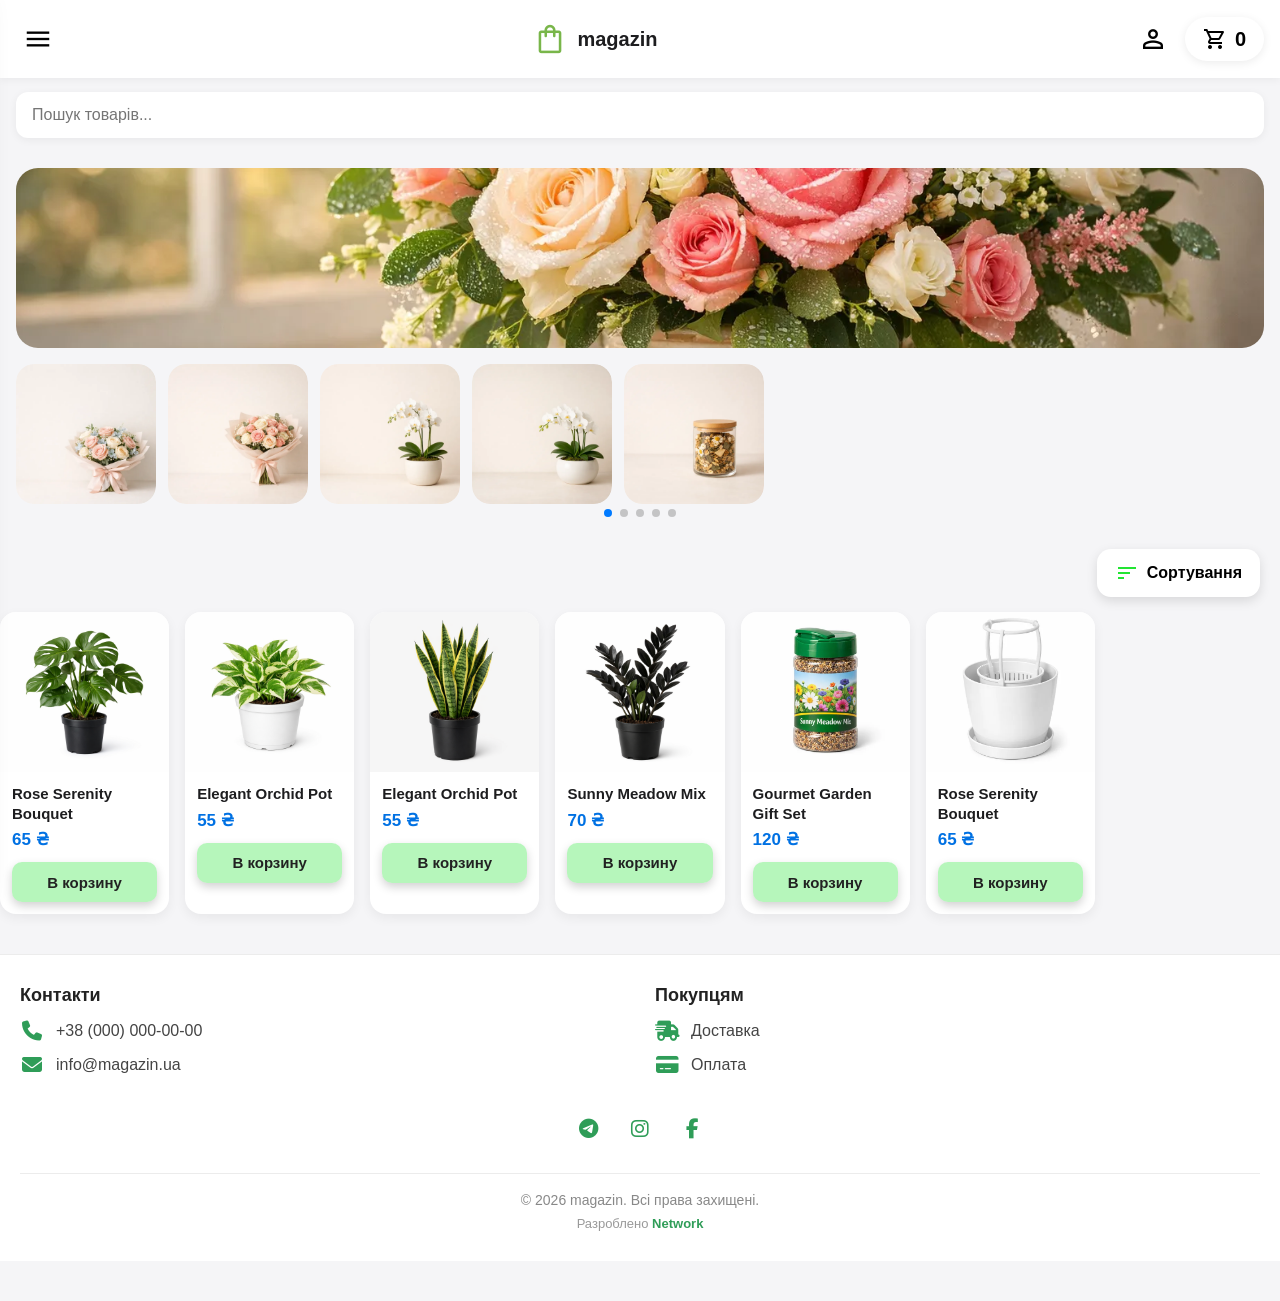
==== index.html @ 21819849 "Update index.html" ====
<!DOCTYPE html>
<html lang="ru">
<head>
    <meta charset="UTF-8">
    <meta name="viewport" content="width=device-width, initial-scale=1.0">
    <title>Магазин квітів в Україні</title>
<meta name="description" content="Магазин квітів "назва". Свіжі букети, троянди, тюльпани та подарункові композиції з доставкою по Україні.">
<meta name="keywords" content="квіти, букети, троянди, доставка квітів, купити квіти, магазин квітів">
<meta name="theme-color" content="#E8F5E9">
<link rel="icon" type="image/png" href="images/favicon.png">
<meta property="og:type" content="website">
<meta property="og:title" content="Магазин квітів">
<meta property="og:description" content="Свіжі квіти, букети та подарункові композиції з доставкою по Україні.">
<meta property="og:image" content="https://netw20200.github.io/magazin/images/preview.png">
<meta name="twitter:image" content="https://netw20200.github.io/magazin/images/preview.png">
<meta property="og:site_name" content="Магазин">
<meta name="twitter:card" content="summary_large_image">
<meta name="twitter:title" content="Магазин квітів">
<meta name="twitter:description" content="Свіжі квіти та букети з доставкою.">
<meta name="twitter:image" content="https://netw20200.github.io/magazin/images/preview.png">
    
    <link rel="stylesheet" href="https://cdnjs.cloudflare.com/ajax/libs/font-awesome/6.5.2/css/all.min.css">
    <link href="https://fonts.googleapis.com/css2?family=Material+Symbols+Outlined" rel="stylesheet">
    <link rel="stylesheet" href="https://cdn.jsdelivr.net/npm/swiper@11/swiper-bundle.min.css">
    <link rel="stylesheet" href="style.css">
</head>
<body>

<header class="top-header">

    <button class="menu-btn" aria-label="Меню">
        <span class="material-symbols-outlined">menu</span>
    </button>

    <div class="logo">

        <span class="material-symbols-outlined logo-icon">
            shopping_bag
        </span>

        <span class="logo-text">
            magazin
        </span>

    </div>

    <div class="header-right">

        <button class="icon-btn" aria-label="Профіль">
            <span class="material-symbols-outlined">
                person
            </span>
        </button>


<!-- ===== КНОПКА КОРЗИНЫ ===== -->

<button class="cart-btn" id="open-cart">

    <span class="material-symbols-outlined">shopping_cart</span>

    <span id="cart-count">0</span>

</button>

    </div>

</header>


<nav class="side-menu">

    <div class="side-header">
        <span>Меню</span>

        <button class="close-menu">
            <span class="material-symbols-outlined">
                close
            </span>
        </button>
    </div>

<a href="index.html">
    <span class="material-symbols-outlined">home</span>
    <span>Головна</span></a>
<a href="index.html#products">
    <span class="material-symbols-outlined">storefront</span>
    <span>Каталог</span></a>
<a href="#">
    <span class="material-symbols-outlined">local_offer</span>
    <span>Акції</span></a>
<a href="#">
    <span class="material-symbols-outlined">call</span>
    <span>Контакти</span></a>
<a href="#">
    <span class="material-symbols-outlined">photo_camera</span>
    <span>Instagram</span></a>

</nav>
    <div class="overlay"></div>
<section class="search-wrapper">

    <div class="search-box">

        <input
            type="text"
            id="search"
            placeholder="Пошук товарів..."
            autocomplete="off">

    </div>
</section>



<section class="hero-banner">

    <img src="images/banner.webp" alt="Баннер">

</section>


    
    <section class="hero-slider">

<div class="swiper mySwiper">

<div class="swiper-wrapper">

<div class="swiper-slide">
<img src="images/slide1.webp">
</div>

<div class="swiper-slide">
<img src="images/slide2.webp">
</div>

<div class="swiper-slide">
<img src="images/slide3.webp">
</div>

<div class="swiper-slide">
<img src="images/slide4.webp">
</div>

<div class="swiper-slide">
<img src="images/slide5.webp">
</div>

</div>

<div class="swiper-pagination"></div>

</div>

</section>


    
<main>
<div class="sort-bar">

    <button id="sort-btn" class="sort-btn">

        <span class="material-symbols-outlined">sort</span>

        Сортування

    </button>

    <div id="sort-menu" class="sort-menu">

        <div data-sort="default">За замовчуванням</div>

        <div data-sort="name">За назвою (А–Я)</div>

        <div data-sort="price-asc">Ціна: від дешевих до дорогих</div>

        <div data-sort="price-desc">Ціна: від дорогих до дешевих</div>

        <div data-sort="category">За категорією</div>

    </div>

</div>
<div id="products" class="products">

    <div class="loading">

        Загрузка товарiв...

    </div>

</div>

</main>
<footer class="footer">

    <div class="footer-grid">

        <div>
            <h3>Контакти</h3>

            <a href="tel:+380000000000">
                <i class="fa-solid fa-phone"></i>
                +38 (000) 000-00-00
            </a>

            <a href="mailto:info@magazin.ua">
                <i class="fa-solid fa-envelope"></i>
                info@magazin.ua
            </a>

        </div>

        <div>
            <h3>Покупцям</h3>

            <a href="#">
                <i class="fa-solid fa-truck-fast"></i>
                Доставка
            </a>

            <a href="#">
                <i class="fa-solid fa-credit-card"></i>
                Оплата
            </a>

        </div>

    </div>

    <div class="footer-social">

        <a href="https://t.me/" target="_blank">
            <i class="fa-brands fa-telegram"></i>
        </a>

        <a href="https://instagram.com/" target="_blank">
            <i class="fa-brands fa-instagram"></i>
        </a>

        <a href="#">
            <i class="fa-brands fa-facebook-f"></i>
        </a>

    </div>

    <div class="footer-copy">
        © 2026 magazin. Всі права захищені.
    </div>
    <div class="footer-dev">
    Разроблено <strong>Network</strong>
    </div>

</footer>
  <button id="toTop" class="to-top">
↑
  </button>  
<script src="https://cdn.jsdelivr.net/npm/swiper@11/swiper-bundle.min.js"></script>
<script src="script.js"></script>

</body>
</html>
---- style.css ----
* {
  box-sizing: border-box;
  margin: 0;
  padding: 0;
  font-family: -apple-system, BlinkMacSystemFont, 'Segoe UI', Roboto, sans-serif;
}
 
body {
  margin: 0;
  background: #f5f5f7;
  color: #1d1d1f;
  font-family: -apple-system, BlinkMacSystemFont, 'Segoe UI', Roboto, sans-serif;
  padding-bottom: 40px;
}
/* ===== HEADER ===== */

.top-header{
    position:sticky;
    top:0;
    z-index:1000;

    height:88px;

    background:#fff;

    display:flex;
    align-items:center;
    justify-content:space-between;

    padding:0 16px;

    box-shadow:0 2px 8px rgba(0,0,0,.05);
}

.menu-btn,
.icon-btn{

    width:44px;
    height:44px;

    border:none;
    background:none;

    display:flex;
    justify-content:center;
    align-items:center;

    cursor:pointer;
}

.menu-btn span,
.icon-btn span{

    font-size:30px;
}

.logo{

    display:flex;
    align-items:center;

    gap:8px;

    font-size:21px;

    font-weight:700;
}

.logo-icon{
    font-size:34px !important;
    color:#79B64A;
}
.header-right{

    display:flex;
    align-items:center;

    gap:10px;
}

.cart-btn{

    display:flex;
    align-items:center;
    gap:10px;

    border:none;

    background:#fff;

    border-radius:999px;

    padding:14px 22px;

    box-shadow:0 6px 20px rgba(0,0,0,.08);

    cursor:pointer;
}
.cart-btn span{

    font-size:24px;
}

#cart-count{

    font-size:20px;

    font-weight:700;
}
.search-box {
  padding: 14px 16px;
  background: #f5f5f7;
  margin-bottom: 16px;
}

.search-box input {
  width: 100%;
  padding: 14px 16px;
  font-size: 16px;
  border: none;
  border-radius: 12px;
  background: white;
  box-shadow: 0 2px 8px rgba(0,0,0,0.06);
  outline: none;
}

.products {
  display: grid;
  grid-template-columns: repeat(auto-fill, minmax(160px, 1fr));
  gap: 16px;
}

.card {
  background: white;
  border-radius: 16px;
  overflow: hidden;
  box-shadow: 0 4px 12px rgba(0,0,0,0.06);
  display: flex;
  flex-direction: column;
}

.card img {
  width: 100%;
  height: 160px;
  object-fit: cover;
  background: #eee;
}

.card-body {
  padding: 12px;
  flex-grow: 1;
  display: flex;
  flex-direction: column;
}

.card-title {
  font-size: 15px;
  font-weight: 600;
  margin-bottom: 6px;
  line-height: 1.3;
  display: -webkit-box;
  -webkit-line-clamp: 2;
  -webkit-box-orient: vertical;
  overflow: hidden;
}

.card-price {
  font-size: 17px;
  font-weight: 700;
  color: #0071e3;
  margin-bottom: 12px;
}

/* ===== КНОПКА ===== */

.btn{
    width: 100%;
    height: 40px;
    background: rgba(34, 228, 50, 0.33);
    border: none;
    border-radius: 10px;
    color: #222;
    font-size: 15px;
    font-weight: 600;
    cursor: pointer;
    transition: 0.25s;
    box-shadow: 0 4px 10px rgba(0,0,0,0.18);
}

.btn:hover{
    background: rgba(34, 228, 50, 0.5);
    transform: translateY(-2px);
    box-shadow: 0 6px 14px rgba(0,0,0,0.25);
}

/* ===== HEADER ===== */

.top-header{
    height:78px;
    background:#fff;
    display:flex;
    align-items:center;
    justify-content:space-between;
    padding:0 16px;
    box-shadow:0 2px 8px rgba(0,0,0,.05);
    position:sticky;
    top:0;
    z-index:1000;
}

.menu-btn,
.icon-btn{
    border:none;
    background:none;
    font-size:28px;
    cursor:pointer;
}

.logo{
    display:flex;
    align-items:center;
    gap:10px;
    font-size:20px;
    font-weight:700;
}

.logo i{
    color:#2f9d58;
    font-size:28px;
}

.header-right{
    display:flex;
    align-items:center;
    gap:10px;
}

.cart-btn{
    display:flex;
    align-items:center;
    gap:8px;
    background:#fff;
    border:none;
    border-radius:24px;
    padding:10px 18px;
    box-shadow:0 2px 10px rgba(0,0,0,.08);
    cursor:pointer;
    font-size:20px;
}

#cart-count{
    font-weight:700;
}

/* ===== БОКОВОЕ МЕНЮ ===== */

.overlay{
    position:fixed;
    inset:0;
    background:rgba(0,0,0,.35);
    opacity:0;
    visibility:hidden;
    transition:.3s;
    z-index:1500;
}

.overlay.active{
    opacity:1;
    visibility:visible;
}

.side-menu{

    position:fixed;

    top:0;
    left:-300px;

    width:280px;
    height:100vh;

    background:#fff;

    box-shadow:4px 0 25px rgba(0,0,0,.12);

    transition:.3s;

    z-index:2000;

    display:flex;
    flex-direction:column;
}

.side-menu.active{
    left:0;
}

.side-header{

    height:80px;

    display:flex;
    align-items:center;
    justify-content:space-between;

    padding:0 20px;

    font-size:22px;
    font-weight:700;

    border-bottom:1px solid #eee;
}

.close-menu{

    border:none;
    background:none;
    cursor:pointer;
}

.close-menu span{
    font-size:30px;
}

.side-menu a{

    display:flex;
    align-items:center;
    gap:16px;

    padding:18px 22px;

    color:#222;

    text-decoration:none;

    font-size:18px;

    border-bottom:1px solid #f3f3f3;

    transition:.2s;
}

.side-menu a span:first-child{

    font-size:24px;

    color:#79B64A;
}


/* ===== БАННЕР ===== */

.hero-banner{
    margin:16px;
}

.hero-banner img{
    width:100%;
    height:180px;
    display:block;
    object-fit:cover;
    border-radius:22px;
}

/* ===== SWIPER ===== */

.hero-slider{
    margin:0 16px 20px;
}

.mySwiper{
    width:100%;
    padding-bottom:25px;
}

.swiper-slide{
    width:140px !important;
    height:140px;
    border-radius:18px;
    overflow:hidden;
}

.swiper-slide img{
    width:100%;
    height:100%;
    object-fit:cover;
    border-radius:18px;
}

/* ===== FOOTER ===== */

.footer{
    margin-top:40px;
    background:#fff;
    border-top:1px solid #ececec;
    padding:30px 20px;
}

.footer-grid{
    display:grid;
    grid-template-columns:1fr 1fr;
    gap:30px;
    margin-bottom:25px;
}

.footer h3{
    font-size:18px;
    font-weight:700;
    color:#222;
    margin-bottom:15px;
}

.footer a{
    display:flex;
    align-items:center;
    gap:12px;

    text-decoration:none;

    color:#444;

    font-size:16px;

    margin-bottom:14px;

    transition:.2s;
}

.footer a:hover{
    color:#2f9d58;
}

.footer a i{
    color:#2f9d58;
    font-size:20px;
    width:24px;
    text-align:center;
}

.footer-social{
    display:flex;
    justify-content:center;
    gap:28px;
    margin:30px 0 20px;
}

.footer-social a{
    color:#2f9d58;
    font-size:30px;
    text-decoration:none;
    transition:.2s;
}

.footer-social a:hover{
    transform:scale(1.1);
}

.footer-copy{
    border-top:1px solid #ececec;
    margin-top:20px;
    padding-top:18px;
    text-align:center;
    color:#888;
    font-size:14px;
}

.footer-dev{
    margin-top:8px;
    text-align:center;
    color:#999;
    font-size:13px;
}

.footer-dev strong{
    color:#2f9d58;
}

/* ===== КОРЗИНА ===== */

.cart-items{
    padding:20px;
    min-height:350px;
}

.cart-total{
    background:#fff;
    border-top:1px solid #e5e5e5;
    padding:20px;
    text-align:center;
}

.cart-total h2{
    font-size:22px;
    color:#222;
}

.cart-buttons{
    display: flex;
    gap: 10px;
    margin-top: 20px;
}

.cart-actions .btn{
  white-space: nowrap;
    width: 80%;
    height: 40px;
    background: rgba(34, 228, 50, 0.33);
    border: none;
    border-radius: 10px;
    color: #222;
    font-size: 15px;
    font-weight: 600;
    cursor: pointer;
    box-shadow: 0 4px 10px rgba(0,0,0,0.18);
    transition: 0.25s;
  display: inline-flex;
align-items: center;
justify-content: center;
}

.cart-actions .btn:hover{
    background: rgba(34, 228, 50, 0.5);
    transform: translateY(-2px);
    box-shadow: 0 6px 14px rgba(0,0,0,0.25);
}


.cancel-btn{
    background:#d9d9d9;
    color:#222;
}

.cancel-btn:hover{
    background:#c7c7c7;
    transform: translateY(-2px);
    box-shadow: 0 6px 14px rgba(0,0,0,0.25);
}
/* ===== КАРТОЧКА ТОВАРА В КОРЗИНЕ ===== */

.cart-card{
    display:flex;
    align-items:center;
    gap:15px;

    background:#fff;

    border-radius:18px;

    padding:12px;

    margin-bottom:15px;

    box-shadow:0 2px 10px rgba(0,0,0,.08);
}

.cart-card img{

    width:100px;

    height:100px;

    object-fit:cover;

    border-radius:14px;

    flex-shrink:0;
}

.cart-info{

    flex:1;

    display:flex;

    flex-direction:column;

    justify-content:center;
}

.cart-info h3{

    margin:0 0 8px;

    font-size:18px;

    color:#222;
}

.cart-info p{

    margin:0;

    color:#666;

    font-size:16px;
}
/* ===== КОЛИЧЕСТВО ТОВАРА ===== */

.qty-box{

    display:flex;

    align-items:center;

    gap:12px;

    margin-top:12px;
}

.qty-box button{

    width:34px;

    height:34px;

    border:none;

    border-radius:8px;

    background:#2f9d58;

    color:#fff;

    font-size:20px;

    cursor:pointer;

    transition:.2s;
}

.qty-box button:hover{

    background:#248347;
}

.qty-box span{

    min-width:24px;

    text-align:center;

    font-size:18px;

    font-weight:700;

    color:#222;
}
/* ===== КНОПКА УДАЛЕНИЯ ===== */

.delete-btn{

    margin-left:auto;

    width:36px;

    height:36px;

    border:none;

    border-radius:8px;

    background:#e53935;

    color:#fff;

    font-size:18px;

    cursor:pointer;

    transition:.2s;
}

.delete-btn:hover{

    background:#c62828;

}
/* ===== КНОПКИ ОФОРМЛЕНИЯ ===== */

.cart-actions{
    display:flex;
    justify-content:space-between;
    gap:12px;
    margin-top:20px;
}

.checkout-btn{

    width:100%;

    height:56px;

    border:none;

    border-radius:16px;

    background:rgba(34,228,50,.33);

    color:#222;

    font-size:20px;

    font-weight:700;

    cursor:pointer;

    box-shadow:0 4px 10px rgba(0,0,0,.18);

    transition:.25s;

}

.checkout-btn:hover{

    background:rgba(34,228,50,.5);

    transform:translateY(-2px);

    box-shadow:0 6px 14px rgba(0,0,0,.25);

}
.cancel-btn{

    width:100%;

    padding:16px;

    border:none;

    border-radius:14px;

    background:#f2f2f2;

    color:#333;

    font-size:18px;

    font-weight:600;

    cursor:pointer;

}
/* ===== ОФОРМЛЕНИЕ ЗАКАЗА ===== */

.checkout{

    max-width:600px;

    margin:30px auto;

    padding:20px;

}

.checkout h2{

    margin-bottom:20px;

}

.checkout input,
.checkout textarea{

    width:100%;

    padding:14px;

    margin-bottom:15px;

    border:1px solid #ddd;

    border-radius:10px;

    font-size:16px;

    box-sizing:border-box;

}

.checkout textarea{

    min-height:100px;

    resize:vertical;

}

.checkout-item{

    display:flex;

    justify-content:space-between;

    padding:12px 0;

    border-bottom:1px solid #eee;

}

#checkout-total{

    margin:20px 0;

    font-size:22px;

    font-weight:700;

    color:#2f9d58;

}
.product-image{
width:100%;
border-radius:16px;
margin-bottom:20px;
}

.product-description{
font-size:16px;
line-height:1.6;
color:#555;
margin:20px 0;
}
.product-btn{
    width:120px;
    height:40px;
    margin-top:20px;
    margin-left:5mm;
    display:block;
}

/* ===== ДОСТАВКА И ОПЛАТА ===== */

.delivery-info{
    margin:20px;
    padding:18px;
    background:#fff;
    border-radius:16px;
    box-shadow:0 4px 12px rgba(0,0,0,.08);
}

.delivery-info h3{
    display:flex;
    align-items:center;
    gap:10px;
    margin:0 0 12px;
    font-size:18px;
    color:#222;
}

.delivery-info p{
    display:flex;
    align-items:center;
    gap:10px;
    margin:10px 0;
    color:#555;
    font-size:15px;
}

.delivery-info .material-symbols-outlined{
    color:#22e432;
    font-size:22px;
}
/* ===== ФОРМА ОФОРМЛЕНИЯ ЗАКАЗА ===== */

.checkout-form{
    display:flex;
    flex-direction:column;
    gap:12px;
    margin:20px 0;
}

.checkout-form input,
.checkout-form select{
    width:100%;
    height:46px;
    padding:0 14px;
    border:1px solid #ddd;
    border-radius:12px;
    background:#fff;
    font-size:15px;
    color:#222;
    box-sizing:border-box;
    outline:none;
}

.checkout-form input:focus,
.checkout-form select:focus{
    border-color:#22e432;
    box-shadow:0 0 6px rgba(34,228,50,.25);
}

.cart-total h3{
    margin-top:20px;
    margin-bottom:10px;
    color:#222;
    font-size:18px;
}
.delivery-option{
    display:flex;
    align-items:center;
    gap:10px;
    margin:12px 0;
    font-size:18px;
    cursor:pointer;
}

.delivery-option input{
    margin:0;
}
/* ===== ВЫБОР СПОСОБА ДОСТАВКИ ===== */

.delivery-select{
    display:flex;
    flex-direction:column;
    gap:12px;
    margin:15px 0;
}

.delivery-card{
    display:flex;
    align-items:center;
    gap:12px;

    padding:14px;

    border:2px solid #ddd;

    border-radius:14px;

    background:#fff;

    cursor:pointer;

    transition:.25s;

    font-size:18px;

    font-weight:600;
}

.delivery-card .material-symbols-outlined{
    font-size:28px;
    color:#22e432;
}

.delivery-card.active{
    border-color:#22e432;
    background:rgba(34,228,50,.15);
}
/* ===== СОРТУВАННЯ ===== */

.sort-bar{

    display:flex;

    justify-content:flex-end;

    margin:15px 20px;

    position:relative;

}

.sort-btn{

    display:flex;

    align-items:center;

    gap:8px;

    background:#fff;

    border:none;

    border-radius:14px;

    padding:12px 18px;

    font-size:16px;

    font-weight:600;

    cursor:pointer;

    box-shadow:0 4px 12px rgba(0,0,0,.12);

    transition:.25s;

}

.sort-btn:hover{

    transform:translateY(-2px);

    box-shadow:0 6px 16px rgba(0,0,0,.18);

}

.sort-btn .material-symbols-outlined{

    color:#22e432;

    font-size:24px;

}

.sort-menu{

    display:none;

    position:absolute;

    top:58px;

    right:0;

    background:#fff;

    border-radius:14px;

    overflow:hidden;

    min-width:260px;

    box-shadow:0 8px 20px rgba(0,0,0,.18);

    z-index:999;

}

.sort-menu div{

    padding:14px 18px;

    cursor:pointer;

    transition:.2s;

}

.sort-menu div:hover{

    background:rgba(34,228,50,.15);

}
.to-top{
    position:fixed;
    right:20px;
    bottom:20px;

    width:52px;
    height:52px;

    border:none;
    border-radius:50%;

    background:#22E432;

    color:#fff;

    font-size:24px;
    font-weight:bold;

    cursor:pointer;

    box-shadow:0 4px 12px rgba(0,0,0,.25);

    opacity:0;
    visibility:hidden;

    transition:.3s;

    z-index:999;
}

.to-top.show{
    opacity:1;
    visibility:visible;
}

.to-top:hover{
    transform:translateY(-3px);
}
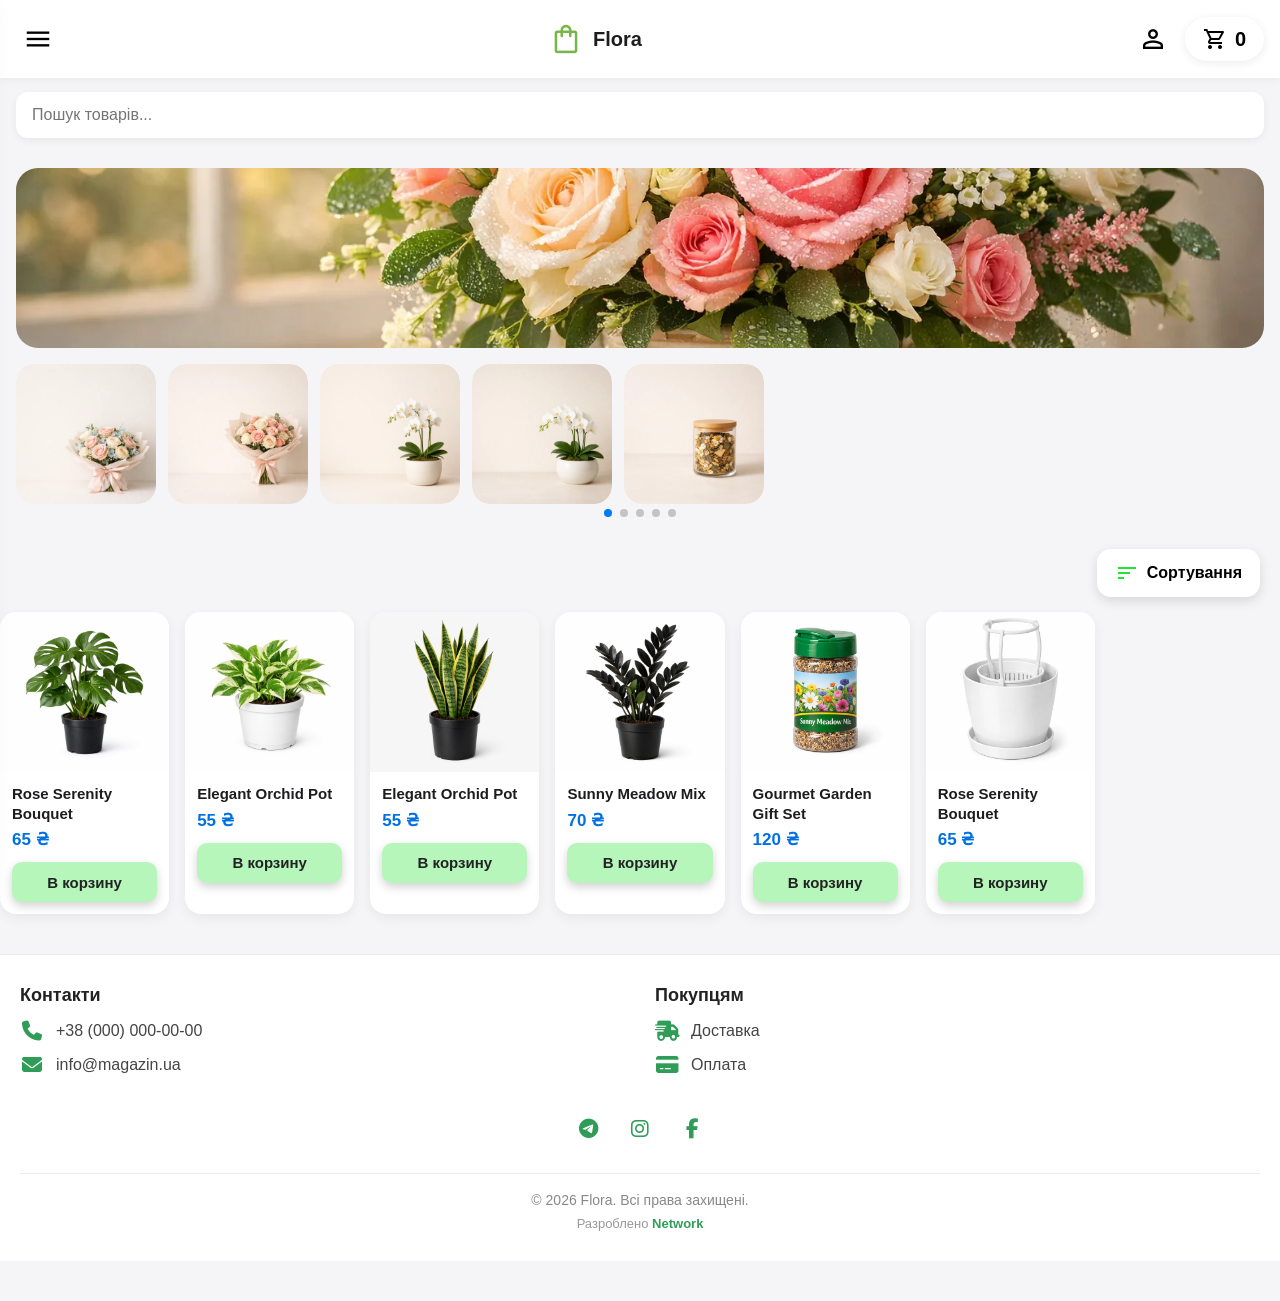
==== commit b2fd6b1a: "Update index.html" ====
--- a/index.html
+++ b/index.html
@@ -3,8 +3,8 @@
 <head>
     <meta charset="UTF-8">
     <meta name="viewport" content="width=device-width, initial-scale=1.0">
-    <title>Магазин квітів в Україні</title>
-<meta name="description" content="Магазин квітів "назва". Свіжі букети, троянди, тюльпани та подарункові композиції з доставкою по Україні.">
+    <title>Flora - магазин квітів в Україні</title>
+<meta name="description" content="Flora - свіжі букети, троянди, тюльпани та подарункові композиції з доставкою по Україні.">
 <meta name="keywords" content="квіти, букети, троянди, доставка квітів, купити квіти, магазин квітів">
 <meta name="theme-color" content="#E8F5E9">
 <link rel="icon" type="image/png" href="images/favicon.png">
@@ -39,7 +39,7 @@
         </span>
 
         <span class="logo-text">
-            magazin
+            Flora
         </span>
 
     </div>
@@ -86,15 +86,11 @@
 <a href="index.html#products">
     <span class="material-symbols-outlined">storefront</span>
     <span>Каталог</span></a>
-<a href="#">
-    <span class="material-symbols-outlined">local_offer</span>
-    <span>Акції</span></a>
-<a href="#">
+
+<a href="contacts.html">
     <span class="material-symbols-outlined">call</span>
     <span>Контакти</span></a>
-<a href="#">
-    <span class="material-symbols-outlined">photo_camera</span>
-    <span>Instagram</span></a>
+
 
 </nav>
     <div class="overlay"></div>
@@ -247,7 +243,7 @@
     </div>
 
     <div class="footer-copy">
-        © 2026 magazin. Всі права захищені.
+        © 2026 Flora. Всі права захищені.
     </div>
     <div class="footer-dev">
     Разроблено <strong>Network</strong>
--- a/style.css
+++ b/style.css
@@ -1083,3 +1083,134 @@
 .to-top:hover{
     transform:translateY(-3px);
 }
+.contacts-page{
+    max-width:1100px;
+    margin:0 auto;
+    padding:40px 20px 70px;
+}
+
+.contacts-hero{
+    text-align:center;
+    margin-bottom:35px;
+}
+
+.contacts-hero h1{
+    font-size:38px;
+    margin-bottom:10px;
+}
+
+.contacts-hero p{
+    font-size:17px;
+    opacity:.75;
+}
+
+.contacts-content{
+    display:grid;
+    grid-template-columns:1fr 1fr;
+    gap:20px;
+}
+
+.contact-card{
+    background:rgba(255,255,255,.75);
+    border-radius:18px;
+    padding:25px;
+    box-shadow:0 5px 20px rgba(0,0,0,.08);
+}
+
+.contact-card h2,
+.map-section h2{
+    margin-top:0;
+    margin-bottom:22px;
+}
+
+.contact-item{
+    display:flex;
+    align-items:center;
+    gap:15px;
+    padding:14px 0;
+    border-bottom:1px solid rgba(0,0,0,.08);
+}
+
+.contact-item:last-child{
+    border-bottom:none;
+}
+
+.contact-item > span{
+    font-size:25px;
+}
+
+.contact-item strong{
+    display:block;
+    margin-bottom:4px;
+}
+
+.contact-item a{
+    color:#222;
+    text-decoration:none;
+}
+
+.contact-item a:hover{
+    text-decoration:underline;
+}
+
+.contact-item p{
+    margin:0;
+}
+
+.work-hours div{
+    display:flex;
+    justify-content:space-between;
+    gap:15px;
+    padding:14px 0;
+    border-bottom:1px solid rgba(0,0,0,.08);
+}
+
+.work-hours div:last-child{
+    border-bottom:none;
+}
+
+.work-hours strong{
+    white-space:nowrap;
+}
+
+.map-section{
+    margin-top:25px;
+    background:rgba(255,255,255,.75);
+    border-radius:18px;
+    padding:25px;
+    box-shadow:0 5px 20px rgba(0,0,0,.08);
+}
+
+.map-wrapper{
+    overflow:hidden;
+    border-radius:14px;
+}
+
+.map-wrapper iframe{
+    display:block;
+}
+
+@media(max-width:700px){
+
+    .contacts-page{
+        padding:30px 15px 50px;
+    }
+
+    .contacts-hero h1{
+        font-size:30px;
+    }
+
+    .contacts-content{
+        grid-template-columns:1fr;
+    }
+
+    .contact-card,
+    .map-section{
+        padding:20px;
+    }
+
+    .work-hours div{
+        font-size:14px;
+    }
+
+                               }
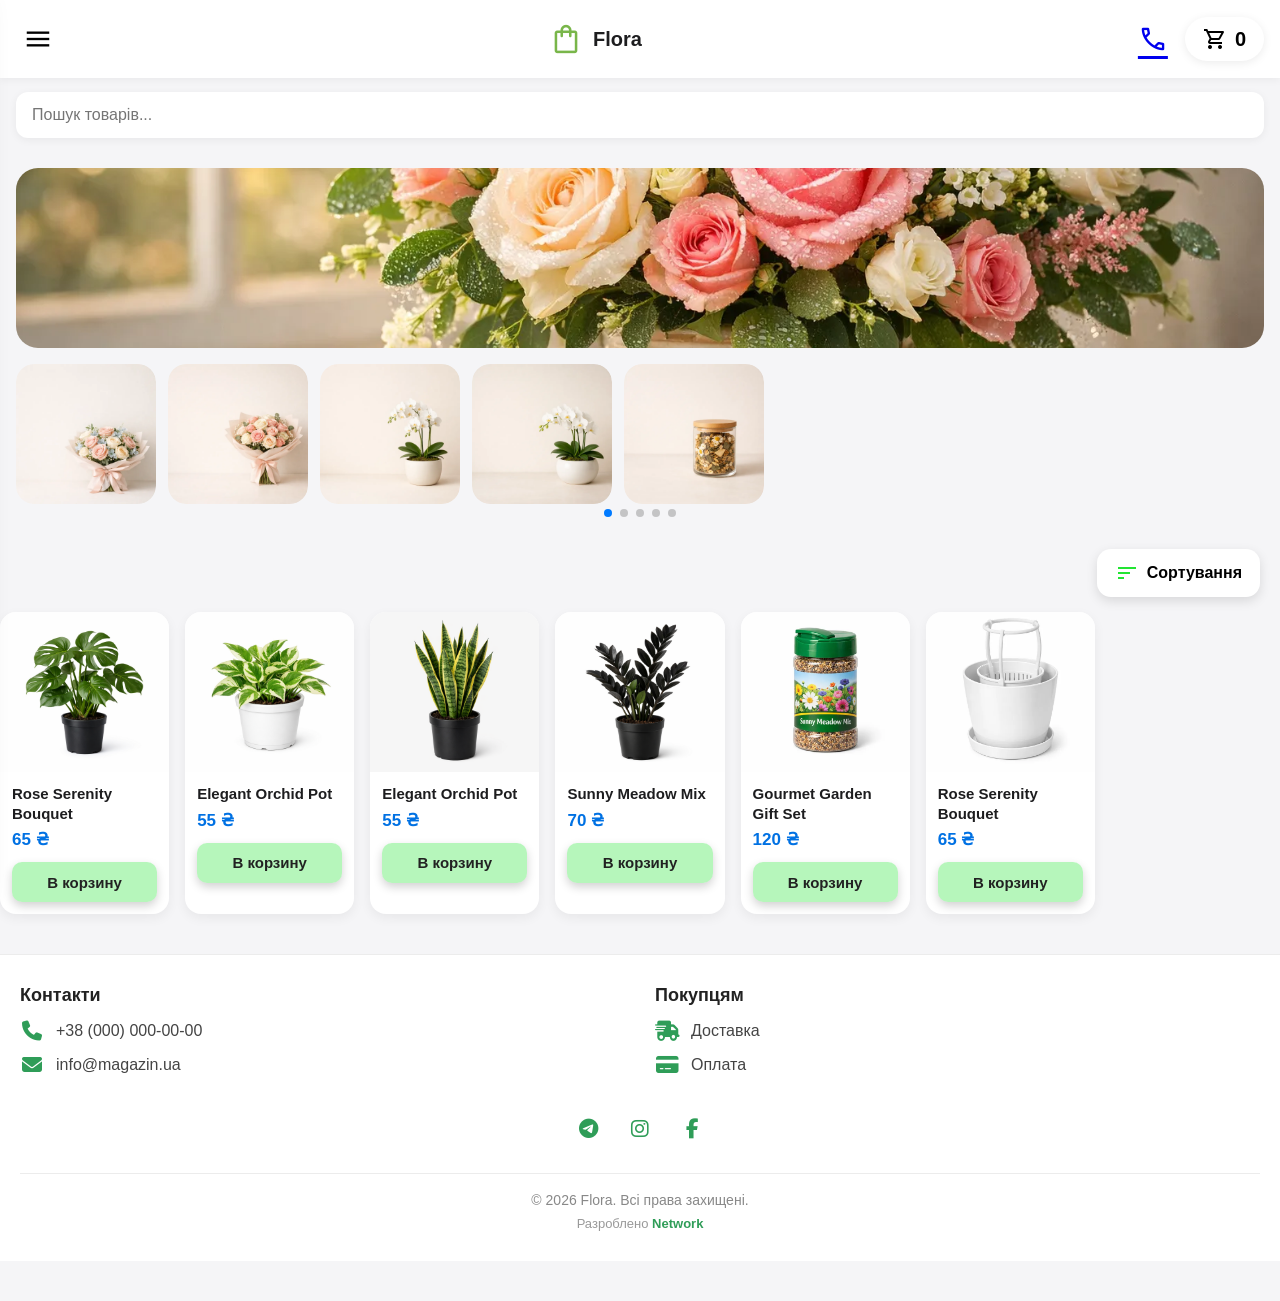
==== commit 77a3d361: "Update index.html" ====
--- a/index.html
+++ b/index.html
@@ -9,13 +9,13 @@
 <meta name="theme-color" content="#E8F5E9">
 <link rel="icon" type="image/png" href="images/favicon.png">
 <meta property="og:type" content="website">
-<meta property="og:title" content="Магазин квітів">
+<meta property="og:title" content="Flora - магазин квітів">
 <meta property="og:description" content="Свіжі квіти, букети та подарункові композиції з доставкою по Україні.">
 <meta property="og:image" content="https://netw20200.github.io/magazin/images/preview.png">
 <meta name="twitter:image" content="https://netw20200.github.io/magazin/images/preview.png">
 <meta property="og:site_name" content="Магазин">
 <meta name="twitter:card" content="summary_large_image">
-<meta name="twitter:title" content="Магазин квітів">
+<meta name="twitter:title" content="Flora - Магазин квітів">
 <meta name="twitter:description" content="Свіжі квіти та букети з доставкою.">
 <meta name="twitter:image" content="https://netw20200.github.io/magazin/images/preview.png">
     
@@ -46,11 +46,11 @@
 
     <div class="header-right">
 
-        <button class="icon-btn" aria-label="Профіль">
-            <span class="material-symbols-outlined">
-                person
-            </span>
-        </button>
+        <a href="tel:+380000000000" class="icon-btn" aria-label="Подзвонити">
+    <span class="material-symbols-outlined">
+        call
+    </span>
+</a>
 
 
 <!-- ===== КНОПКА КОРЗИНЫ ===== -->
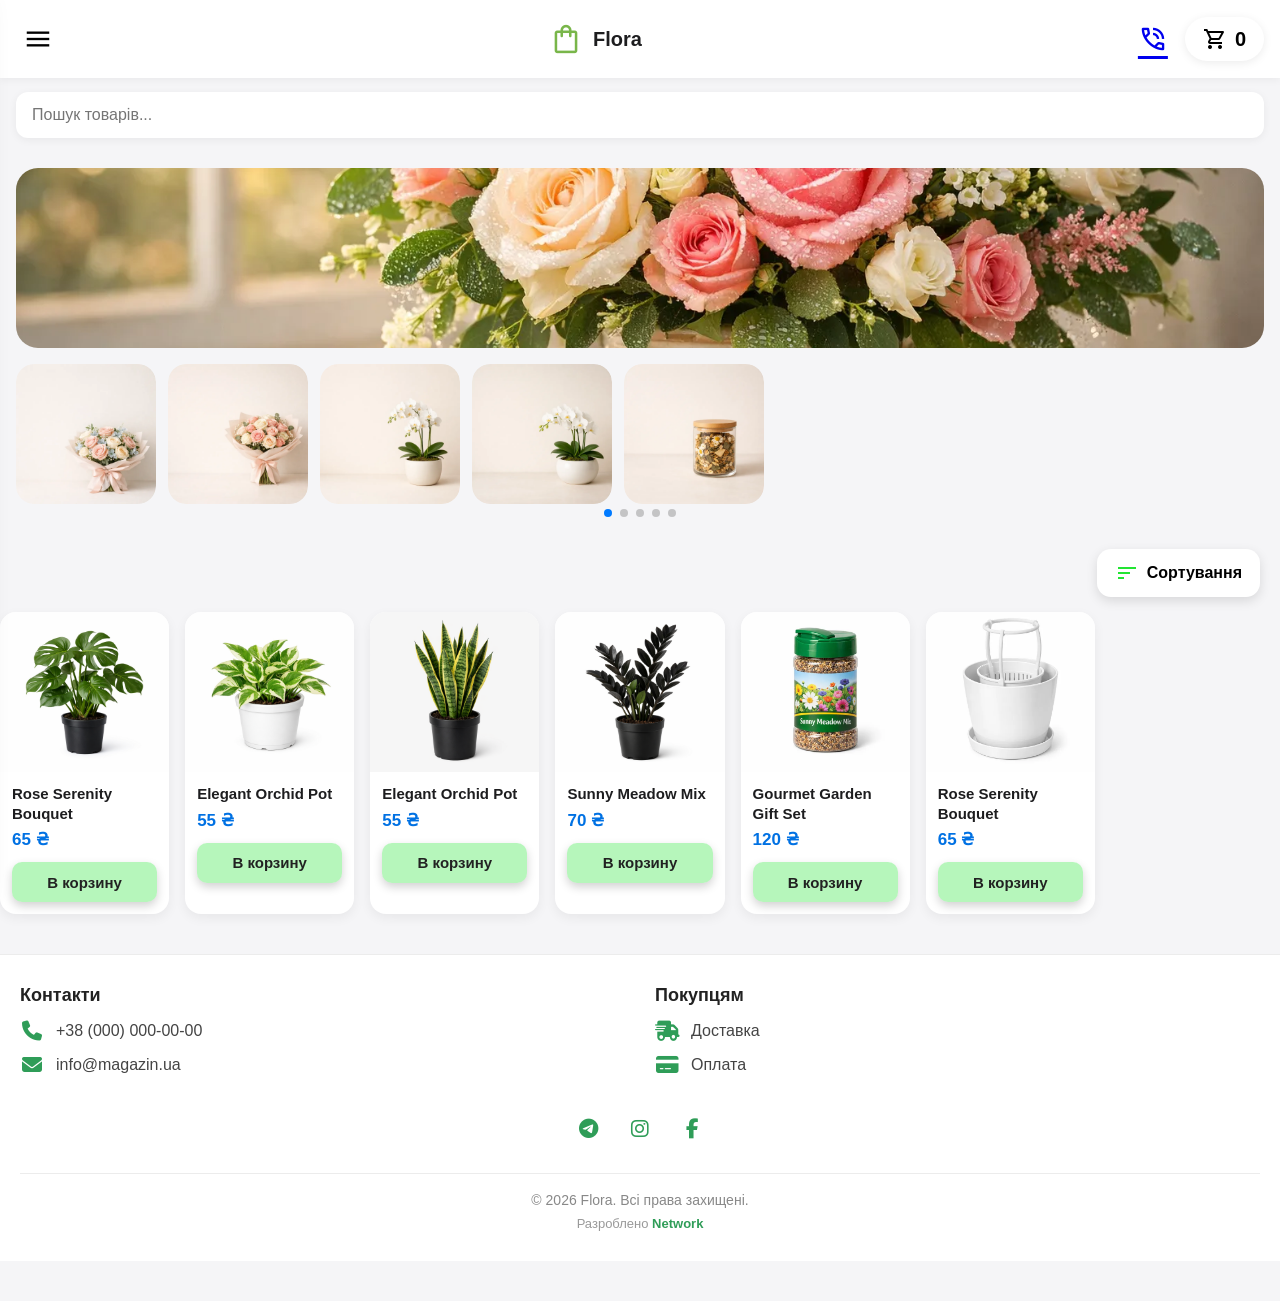
==== commit a6727ba7: "Update index.html" ====
--- a/index.html
+++ b/index.html
@@ -48,7 +48,7 @@
 
         <a href="tel:+380000000000" class="icon-btn" aria-label="Подзвонити">
     <span class="material-symbols-outlined">
-        call
+        phone_in_talk
     </span>
 </a>
 
